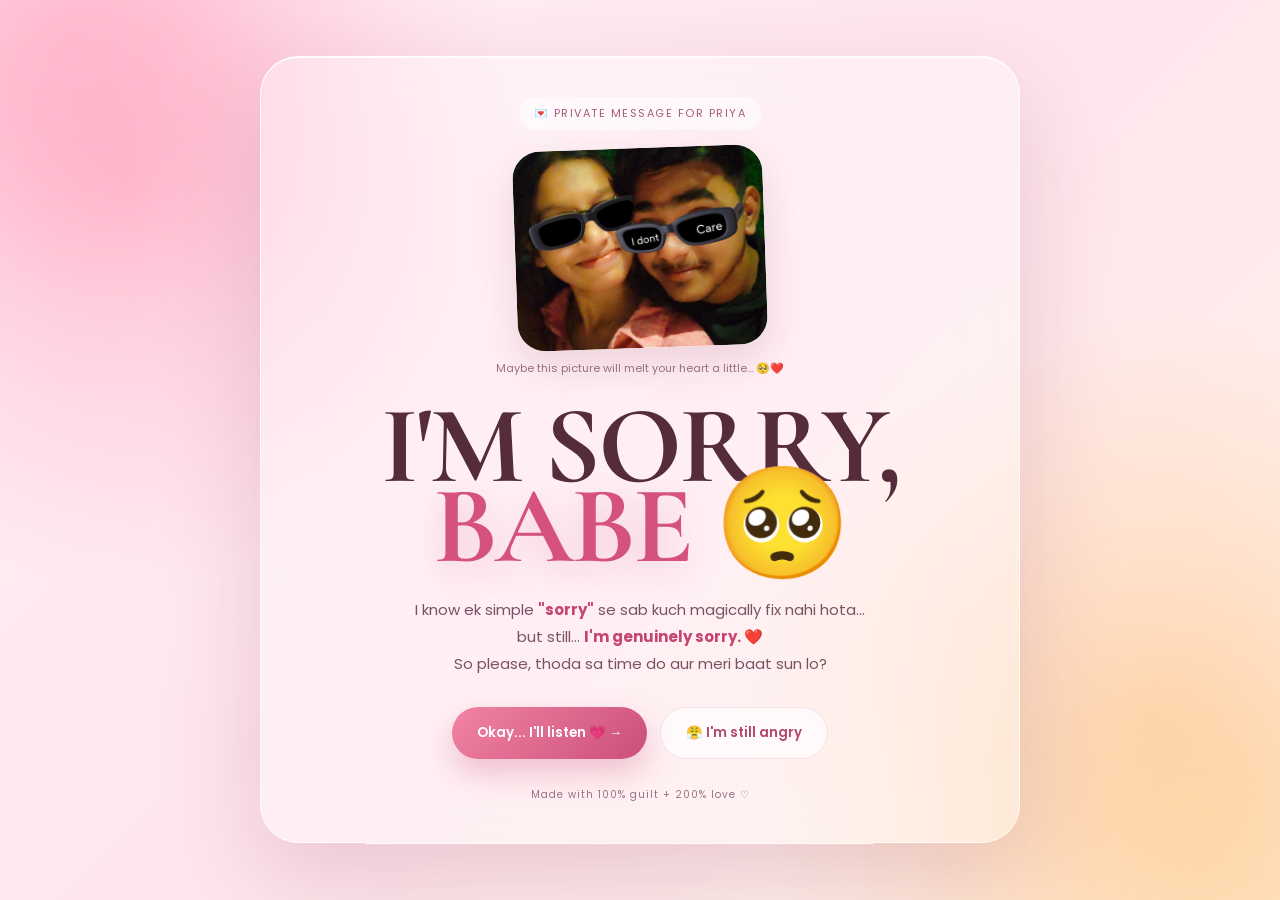
==== index.html @ 0da4cee7 "Add files via upload" ====
<!DOCTYPE html>
<html lang="en">
<head>
<meta charset="UTF-8">
<meta name="viewport" content="width=device-width, initial-scale=1.0">

<title>Priya... I'm Sorry 🥺❤️</title>

<link rel="preconnect" href="https://fonts.googleapis.com">
<link rel="preconnect" href="https://fonts.gstatic.com" crossorigin>
<link href="https://fonts.googleapis.com/css2?family=Cormorant+Garamond:wght@500;600;700&family=Poppins:wght@300;400;500;600;700&display=swap" rel="stylesheet">

<style>

*{
    margin:0;
    padding:0;
    box-sizing:border-box;
}

body{
    min-height:100vh;
    overflow:hidden;
    font-family:'Poppins',sans-serif;

    background:
    radial-gradient(circle at 10% 20%,#ffc4d6 0%,transparent 30%),
    radial-gradient(circle at 90% 80%,#ffd9b8 0%,transparent 30%),
    linear-gradient(135deg,#fff1f6,#ffe5ee,#fff4e7);

    color:#542c3c;
}

/* Background glow */

.glow{
    position:fixed;
    width:350px;
    height:350px;
    border-radius:50%;
    filter:blur(80px);
    opacity:.35;
    pointer-events:none;
}

.glow1{
    background:#ff86aa;
    top:-120px;
    left:-100px;
}

.glow2{
    background:#ffc477;
    bottom:-130px;
    right:-100px;
}

/* floating emojis */

#floating{
    position:fixed;
    inset:0;
    overflow:hidden;
    pointer-events:none;
}

.float{
    position:absolute;
    bottom:-50px;
    animation:floatUp linear forwards;
    opacity:.7;
}

@keyframes floatUp{

    0%{
        transform:translateY(0) rotate(0deg);
        opacity:0;
    }

    15%{
        opacity:.8;
    }

    100%{
        transform:translateY(-110vh) rotate(30deg);
        opacity:0;
    }
}

/* main */

.container{
    min-height:100vh;
    display:flex;
    justify-content:center;
    align-items:center;
    padding:20px;
}

.card{

    width:min(760px,94vw);

    padding:40px 35px;

    border-radius:38px;

    background:rgba(255,255,255,.35);

    border:1px solid rgba(255,255,255,.75);

    backdrop-filter:blur(25px);

    box-shadow:
    0 35px 100px rgba(130,45,80,.18),
    inset 0 1px 0 white;

    text-align:center;

    position:relative;

    animation:appear 1s ease;
}

@keyframes appear{

    from{
        opacity:0;
        transform:translateY(40px) scale(.94);
    }

    to{
        opacity:1;
        transform:translateY(0) scale(1);
    }
}

/* badge */

.badge{

    display:inline-flex;
    align-items:center;
    gap:8px;

    padding:8px 15px;

    border-radius:50px;

    background:rgba(255,255,255,.55);

    font-size:11px;

    letter-spacing:1.5px;

    color:#a45b76;

    margin-bottom:18px;
}

/* GIF */

.gifBox{

    width: 250px;
    height:200px;

    margin:auto;

    border-radius:28px;

    overflow:hidden;

    background:white;

    box-shadow:
    0 15px 40px rgba(160,70,100,.18);

    transform:rotate(-2deg);

    transition:.4s;
}
.gifBox img{

    width:100%;
    height:100%;

    display:block;

    object-fit:cover;

    object-position:center;

}

.gifBox:hover{

    transform:
    rotate(2deg)
    scale(1.06);

}

.gifBox iframe{

    width:100%;
    height:100%;
    border:0;
}

/* heading */

h1{

    font-family:'Cormorant Garamond',serif;

    font-size:clamp(65px,11vw,110px);

    line-height:.72;

    margin:30px 0;

    letter-spacing:-3px;

}

h1 span{

    color:#d4527b;

    text-shadow:
    0 10px 30px rgba(212,82,123,.25);

}

/* subtitle */

.subtitle{

    font-size:15px;

    line-height:1.8;

    color:#795265;

    max-width:530px;

    margin:auto;

}

.subtitle strong{
    color:#c54470;
}

/* buttons */

.buttons{

    margin-top:30px;

    display:flex;

    justify-content:center;

    gap:13px;

    flex-wrap:wrap;

}

.btn{

    border:none;

    cursor:pointer;

    padding:15px 25px;

    border-radius:50px;

    font-family:inherit;

    font-weight:600;

    transition:.3s;

}

.primary{

    color:white;

    background:
    linear-gradient(135deg,#f184a4,#cb4f79);

    box-shadow:
    0 14px 30px rgba(203,79,121,.3);

}

.primary:hover{

    transform:translateY(-4px) scale(1.03);

    box-shadow:
    0 18px 40px rgba(203,79,121,.4);

}

.fun{

    color:#b0476d;

    background:rgba(255,255,255,.65);

    border:1px solid rgba(203,79,121,.15);

}

.fun:hover{

    transform:translateY(-3px);

}

/* secret message */

.secret{

    max-height:0;

    overflow:hidden;

    transition:.6s;

    color:#9d4264;

    font-size:14px;

}

.secret.show{

    max-height:100px;

    margin-top:20px;

}

/* bottom */

.bottom{

    margin-top:28px;

    font-size:10px;

    letter-spacing:1px;

    color:#987184;

}

/* modal */

.modal{

    position:fixed;

    inset:0;

    display:none;

    align-items:center;

    justify-content:center;

    background:rgba(70,20,40,.25);

    backdrop-filter:blur(10px);

    z-index:20;

}

.modal.active{

    display:flex;

}

.modalCard{

    width:min(430px,90vw);

    background:rgba(255,250,250,.85);

    border:1px solid white;

    border-radius:30px;

    padding:35px;

    text-align:center;

    box-shadow:0 30px 80px rgba(70,20,40,.25);

    animation:pop .4s ease;

}

@keyframes pop{

    from{
        transform:scale(.7);
        opacity:0;
    }

    to{
        transform:scale(1);
        opacity:1;
    }

}

.modalEmoji{

    font-size:55px;

    margin-bottom:10px;

}

.modalCard h2{

    font-family:'Cormorant Garamond',serif;

    font-size:45px;

}

.modalCard p{

    color:#755363;

    line-height:1.8;

    margin:15px 0 25px;

}

.close{

    cursor:pointer;

    border:none;

    background:#d65c83;

    color:white;

    padding:12px 25px;

    border-radius:50px;

}

@media (max-width: 768px){

    body{
        overflow-y:auto;
    }

    .container{
        min-height:100svh;
        padding:20px 12px;
    }

    .card{
        width:100%;
        padding:28px 18px;
        border-radius:28px;
    }

    .badge{
        font-size:9px;
        letter-spacing:1.5px;
        padding:7px 12px;
    }

    .gifBox{
        width:145px;
        height:125px;
    }

    h1{
        font-size:clamp(55px, 18vw, 78px);
        line-height:.78;
        letter-spacing:-2px;
        margin:25px 0;
    }

    .subtitle{
        font-size:13px;
        line-height:1.7;
    }

    .buttons{
        flex-direction:column;
        align-items:center;
    }

    .btn{
        width:100%;
        max-width:300px;
        padding:14px 18px;
    }

    .bottom{
        font-size:9px;
    }

}

@media (max-width: 400px){

    .card{
        padding:24px 14px;
    }

    h1{
        font-size:56px;
    }

    .gifBox{
        width:130px;
        height:110px;
    }

}

</style>
</head>


<body>

<div class="glow glow1"></div>
<div class="glow glow2"></div>

<div id="floating"></div>


<div class="container">

<div class="card">

<div class="badge">
💌 PRIVATE MESSAGE FOR PRIYA
</div>


<div class="gifBox">

    <img
        src="img.jpeg"
        alt="Priya ❤️"
    >

</div>


<p style="margin-top:12px;font-size:11px;color:#987184;">
Maybe this picture will melt your heart a little… 🥺❤️

</p>


<h1>
I'M SORRY,<br>
<span>BABE</span> 🥺
</h1>


<p class="subtitle">

I know ek simple <strong>"sorry"</strong> se sab kuch magically fix nahi hota...

<br>

but still...

<strong>I'm genuinely sorry. ❤️</strong>

<br>

So please, thoda sa time do aur meri baat sun lo?

</p>


<div class="buttons">

<button class="btn primary" onclick="nextPage()">

Okay... I'll listen 💗 →

</button>


<button class="btn fun" onclick="secretMessage()">

😤 I'm still angry

</button>

</div>


<div class="secret" id="secret">

Haan haan 😭 gussa kar lo...<br>

but please website band mat karna 🥺❤️

</div>


<div class="bottom">

Made with 100% guilt + 200% love ♡

</div>

</div>

</div>


<!-- MODAL -->

<div class="modal" id="modal">

<div class="modalCard">

<div class="modalEmoji">🥺👉👈</div>

<h2>Wait Priya...</h2>

<p>

Bas ek minute aur 😭

<br>

I promise next page boring nahi hai.

<br><br>

There is something waiting for you ❤️

</p>

<button class="close" onclick="closeModal()">

Okay fine 😭

</button>

</div>

</div>


<script>

/* floating emojis */

const emojis=[
    "❤️","💗","💕","💖",
    "🥺","😭","🌸","✨",
    "💞","🫶","💓"
];

function createFloat(){

    const item=document.createElement("div");

    item.className="float";

    item.innerText=
        emojis[Math.floor(Math.random()*emojis.length)];

    item.style.left=
        Math.random()*100+"%";

    item.style.fontSize=
        12+Math.random()*22+"px";

    item.style.animationDuration=
        6+Math.random()*6+"s";

    document
        .getElementById("floating")
        .appendChild(item);

    setTimeout(()=>{
        item.remove();
    },13000);
}

setInterval(createFloat,500);


/* secret */

function secretMessage(){

    document
        .getElementById("secret")
        .classList.toggle("show");

}

/* next */

function nextPage(){

    window.location.href="index2.html";

}


/* optional cute interaction */

document
    .querySelector(".gifBox")
    .addEventListener("click",()=>{

        document
            .getElementById("modal")
            .classList.add("active");

    });

function closeModal(){

    document
        .getElementById("modal")
        .classList.remove("active");

}

</script>

</body>
</html>
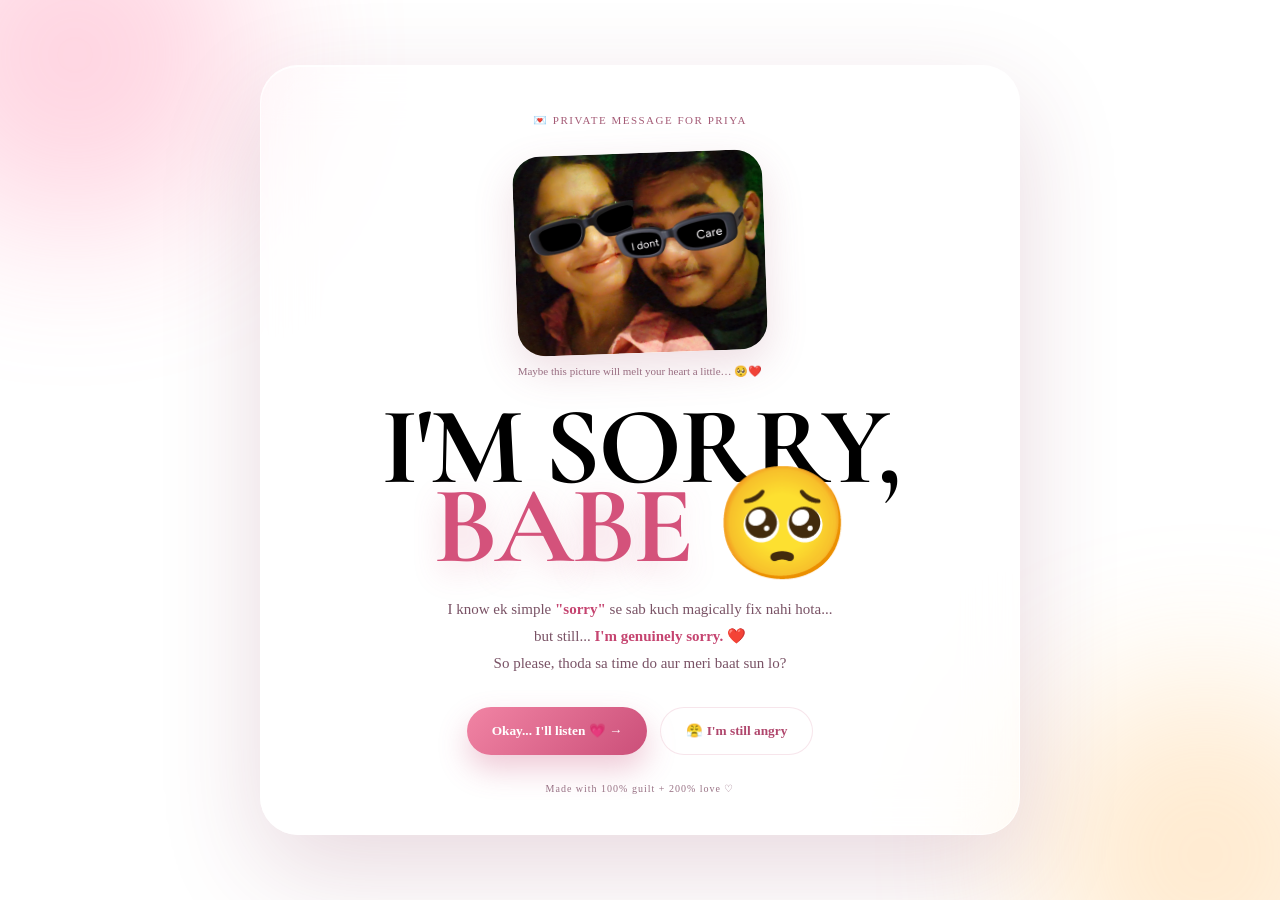
==== commit 19b064b3: "Update index.html" ====
--- a/index.html
+++ b/index.html
@@ -19,8 +19,10 @@
 }
 
 body{
+    body{
     min-height:100vh;
-    overflow:hidden;
+    overflow-y:auto;
+    overflow-x:hidden;
     font-family:'Poppins',sans-serif;
 
     background:
@@ -95,7 +97,7 @@
     display:flex;
     justify-content:center;
     align-items:center;
-    padding:20px;
+    padding:30px 20px;
 }
 
 .card{
@@ -756,4 +758,4 @@
 </script>
 
 </body>
-</html>+</html>
